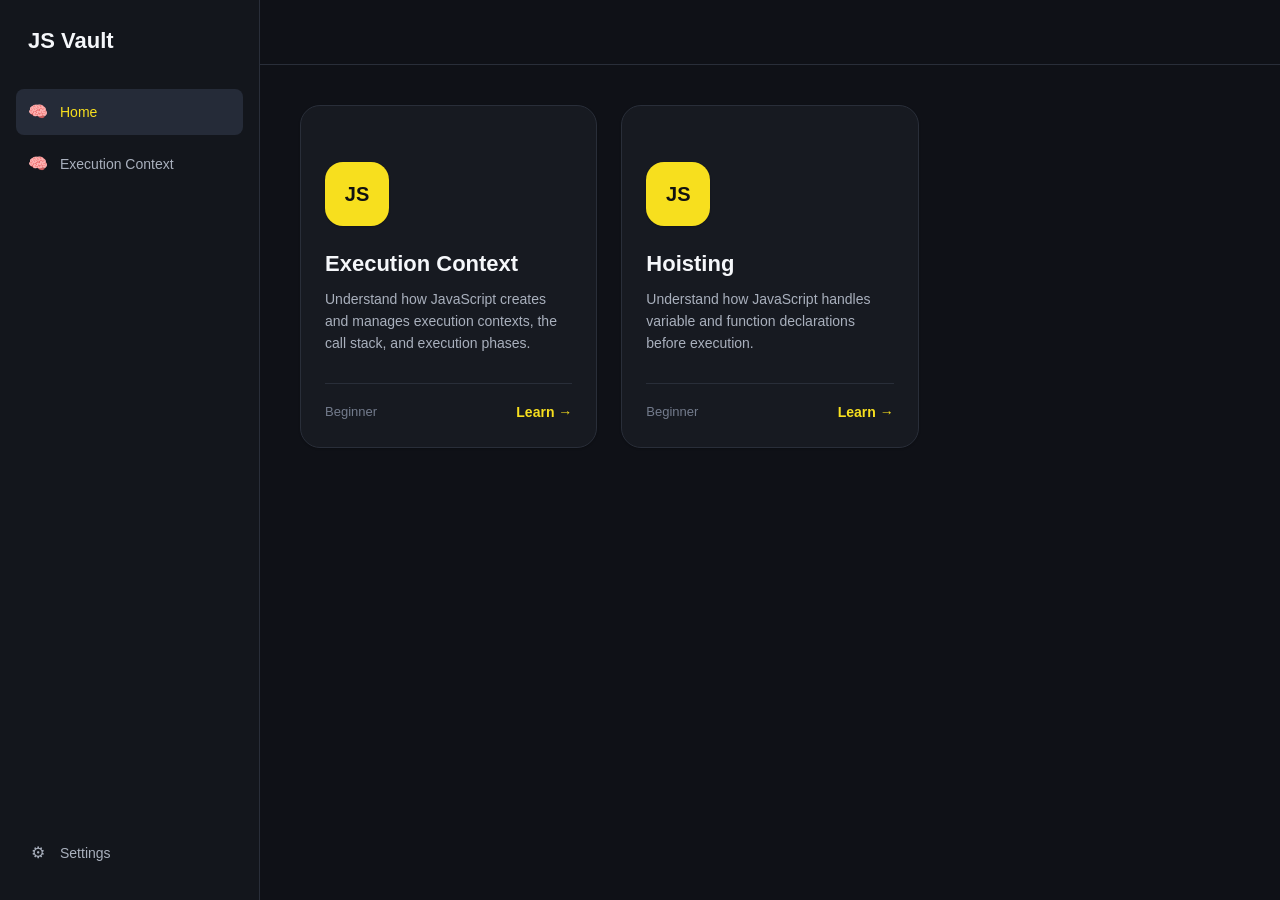
==== index.html @ 016863e2 "Initial commit" ====
<!doctype html>
<html lang="en">
  <head>
    <meta charset="utf-8" />
    <meta name="viewport" content="width=device-width, initial-scale=1" />

    <title>JS Vault</title>

    <link rel="stylesheet" href="/css/theme.css" />
    <link rel="stylesheet" href="/index.css" />
  </head>

  <body>
    <div id="app"></div>

    <script type="module" src="/index.js"></script>
  </body>
</html>
---- css/theme.css ----
/* ========================================
   JS Vault - Global Theme
======================================== */

/* ========================================
   Design Tokens
======================================== */

:root {
  /* Colors */
  --background-color: #0f1117;
  --surface-color: #171a21;
  --sidebar-background: #13161c;

  --text-primary: #f5f7fa;
  --text-secondary: #a9b0bd;
  --text-muted: #737b8c;

  --border-color: #292e39;

  --hover-background: #1e232d;
  --active-background: #252b38;

  --accent-color: #f7df1e;

  /* Typography */
  --font-family:
    Inter, -apple-system, BlinkMacSystemFont, 'Segoe UI', sans-serif;

  /* Spacing */
  --space-xs: 4px;
  --space-sm: 8px;
  --space-md: 16px;
  --space-lg: 24px;
  --space-xl: 32px;
  --space-2xl: 40px;

  /* Radius */
  --radius-sm: 6px;
  --radius-md: 8px;
  --radius-lg: 12px;

  /* Shadows */
  --shadow-sm: 0 1px 2px rgba(0, 0, 0, 0.2);

  --shadow-md: 0 4px 12px rgba(0, 0, 0, 0.25);

  /* Transitions */
  --transition-fast: 0.15s ease;
  --transition-normal: 0.2s ease;
}

/* ========================================
   Reset
======================================== */

*,
*::before,
*::after {
  box-sizing: border-box;
}

html {
  margin: 0;
  padding: 0;
  font-size: 16px;
}

body {
  margin: 0;
  padding: 0;

  min-width: 320px;
  min-height: 100vh;

  font-family: var(--font-family);
  font-size: 16px;
  line-height: 1.5;

  color: var(--text-primary);
  background: var(--background-color);

  -webkit-font-smoothing: antialiased;
  -moz-osx-font-smoothing: grayscale;
}

/* ========================================
   Typography
======================================== */

h1,
h2,
h3,
h4,
h5,
h6 {
  margin: 0;
  font-weight: 600;
}

p {
  margin: 0;
}

a {
  color: inherit;
}

button,
input,
textarea,
select {
  font: inherit;
}

/* ========================================
   Buttons
======================================== */

button {
  border: 0;
  cursor: pointer;
}

/* ========================================
   Scrollbar
======================================== */

* {
  scrollbar-width: thin;
  scrollbar-color: var(--border-color) transparent;
}

*::-webkit-scrollbar {
  width: 8px;
  height: 8px;
}

*::-webkit-scrollbar-track {
  background: transparent;
}

*::-webkit-scrollbar-thumb {
  background: var(--border-color);
  border-radius: 999px;
}

*::-webkit-scrollbar-thumb:hover {
  background: var(--text-muted);
}
---- index.css ----
@import url('components/sidebar/sidebar.css');
@import url('components/card/card.css');
@import url('/pages/home/home.css');

/* ========================================
   App Layout
======================================== */

#app {
  min-height: 100vh;
  display: flex;
}

/* ========================================
   Main Area
======================================== */

.main {
  flex: 1;
  min-width: 0;
  min-height: 100vh;
  display: flex;
  flex-direction: column;
}

/* ========================================
   Main Header
======================================== */

.main__header {
  padding: 32px 40px;
  border-bottom: 1px solid var(--border-color);
}

.main__eyebrow {
  margin: 0 0 6px;
  font-size: 14px;
  color: var(--text-muted);
}

.main__title {
  margin: 0;
  font-size: 28px;
  font-weight: 700;
  color: var(--text-primary);
}

/* ========================================
   Main Content
======================================== */

.main__content {
  flex: 1;
  padding: 40px;
}

.content__intro {
  margin-bottom: 32px;
}

.content__intro h3 {
  margin: 0 0 8px;
  font-size: 22px;
  color: var(--text-primary);
}

.content__intro p {
  margin: 0;
  color: var(--text-secondary);
}

/* ========================================
   Learning Cards
======================================== */

.content__grid {
  display: grid;
  grid-template-columns: repeat(auto-fill, minmax(260px, 1fr));
  gap: 20px;
}

.learning-card {
  padding: 24px;
  border: 1px solid var(--border-color);
  border-radius: 12px;
  background: var(--surface-color);
}

.learning-card h4 {
  margin: 0 0 10px;
  font-size: 18px;
  color: var(--text-primary);
}

.learning-card p {
  margin: 0 0 20px;
  line-height: 1.6;
  color: var(--text-secondary);
}

.learning-card a {
  color: var(--accent-color);
  font-weight: 600;
  text-decoration: none;
}

.learning-card a:hover {
  text-decoration: underline;
}

/* ========================================
   Responsive
======================================== */

@media (max-width: 768px) {
  .main__header {
    padding: 24px;
  }

  .main__content {
    padding: 24px;
  }

  .main__title {
    font-size: 24px;
  }
}
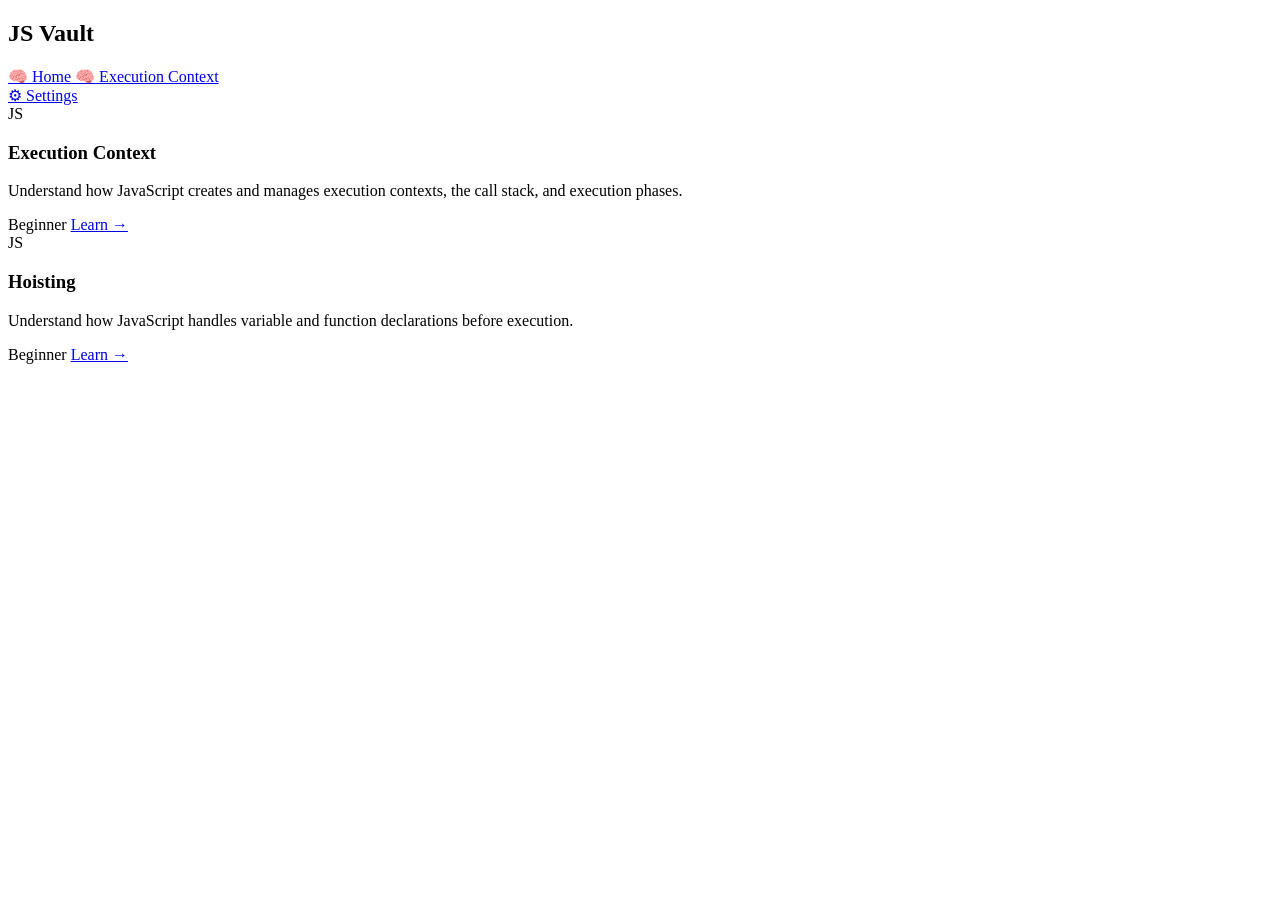
==== commit edb225b7: "base path fix" ====
--- a/index.html
+++ b/index.html
@@ -3,11 +3,11 @@
   <head>
     <meta charset="utf-8" />
     <meta name="viewport" content="width=device-width, initial-scale=1" />
-
+    <base href="/JSVault/" />
     <title>JS Vault</title>
 
-    <link rel="stylesheet" href="/css/theme.css" />
-    <link rel="stylesheet" href="/index.css" />
+    <link rel="stylesheet" href="./css/theme.css" />
+    <link rel="stylesheet" href="./index.css" />
   </head>
 
   <body>
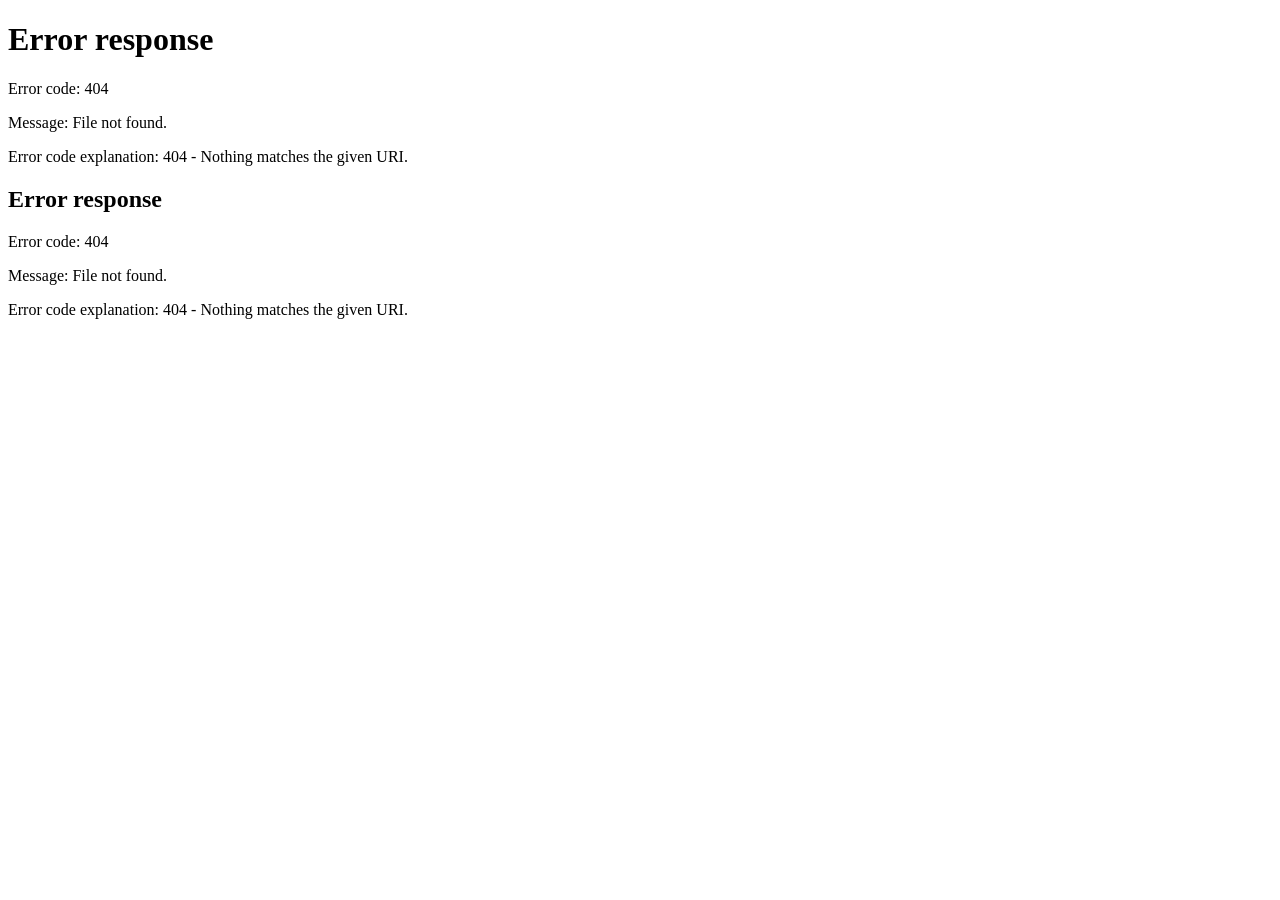
==== commit 5a2cb3ca: "base path fix" ====
--- a/index.html
+++ b/index.html
@@ -6,8 +6,8 @@
     <base href="/JSVault/" />
     <title>JS Vault</title>
 
-    <link rel="stylesheet" href="./css/theme.css" />
-    <link rel="stylesheet" href="./index.css" />
+    <link rel="stylesheet" href="css/theme.css" />
+    <link rel="stylesheet" href="index.css" />
   </head>
 
   <body>
--- a/index.css
+++ b/index.css
@@ -1,6 +1,6 @@
 @import url('components/sidebar/sidebar.css');
 @import url('components/card/card.css');
-@import url('/pages/home/home.css');
+@import url('pages/home/home.css');
 
 /* ========================================
    App Layout
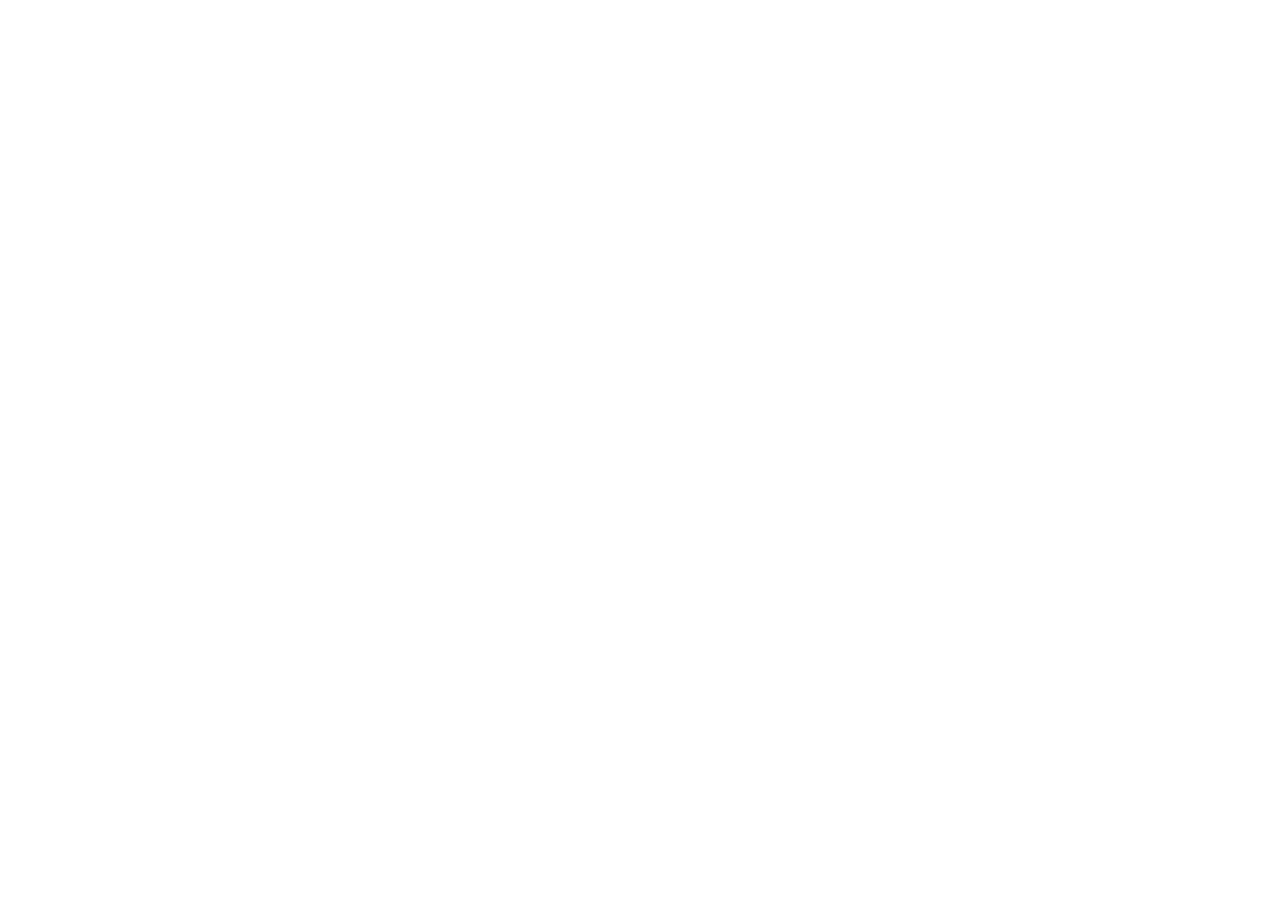
==== commit d6ffa115: "base path fix" ====
--- a/index.html
+++ b/index.html
@@ -13,6 +13,6 @@
   <body>
     <div id="app"></div>
 
-    <script type="module" src="/index.js"></script>
+    <script type="module" src="index.js"></script>
   </body>
 </html>
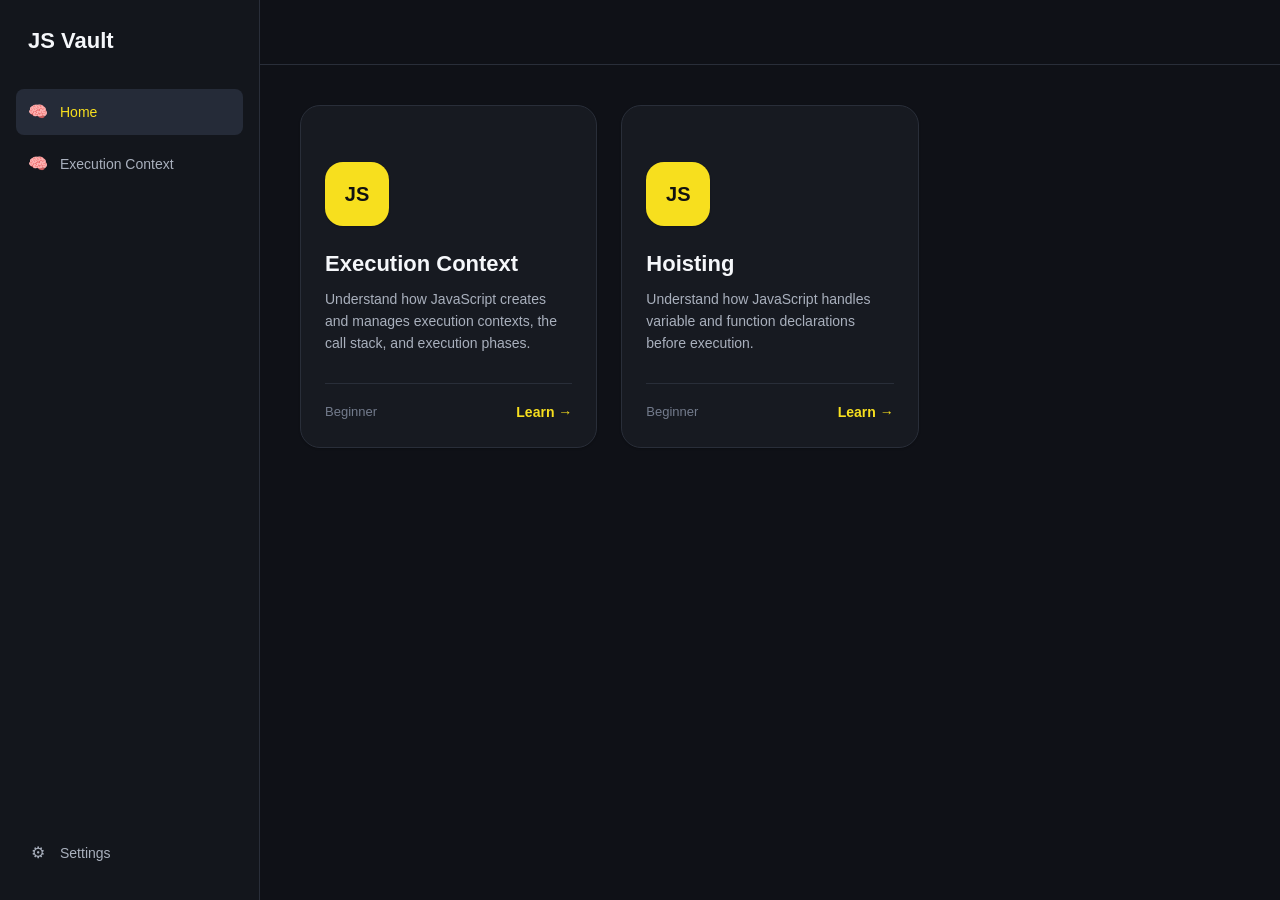
==== commit 0f5c4b8b: "code block and text to speech added" ====
--- a/index.html
+++ b/index.html
@@ -3,8 +3,10 @@
   <head>
     <meta charset="utf-8" />
     <meta name="viewport" content="width=device-width, initial-scale=1" />
-    <base href="/JSVault/" />
-    <title>JS Vault</title>
+
+    <base href="/" />
+
+    <!-- <title>JS Vault</title> -->
 
     <link rel="stylesheet" href="css/theme.css" />
     <link rel="stylesheet" href="index.css" />
@@ -12,7 +14,12 @@
 
   <body>
     <div id="app"></div>
+    <script>
+      const basePath =
+        window.location.hostname === 'y-aarti.github.io' ? '/JSVault/' : '/';
 
+      document.write(`<base href="${basePath}">`);
+    </script>
     <script type="module" src="index.js"></script>
   </body>
 </html>
--- a/index.css
+++ b/index.css
@@ -1,6 +1,7 @@
-@import url('components/sidebar/sidebar.css');
-@import url('components/card/card.css');
-@import url('pages/home/home.css');
+@import url("components/sidebar/sidebar.css");
+@import url("components/card/card.css");
+@import url("components/code-block/code-block.css");
+@import url("pages/home/home.css");
 
 /* ========================================
    App Layout
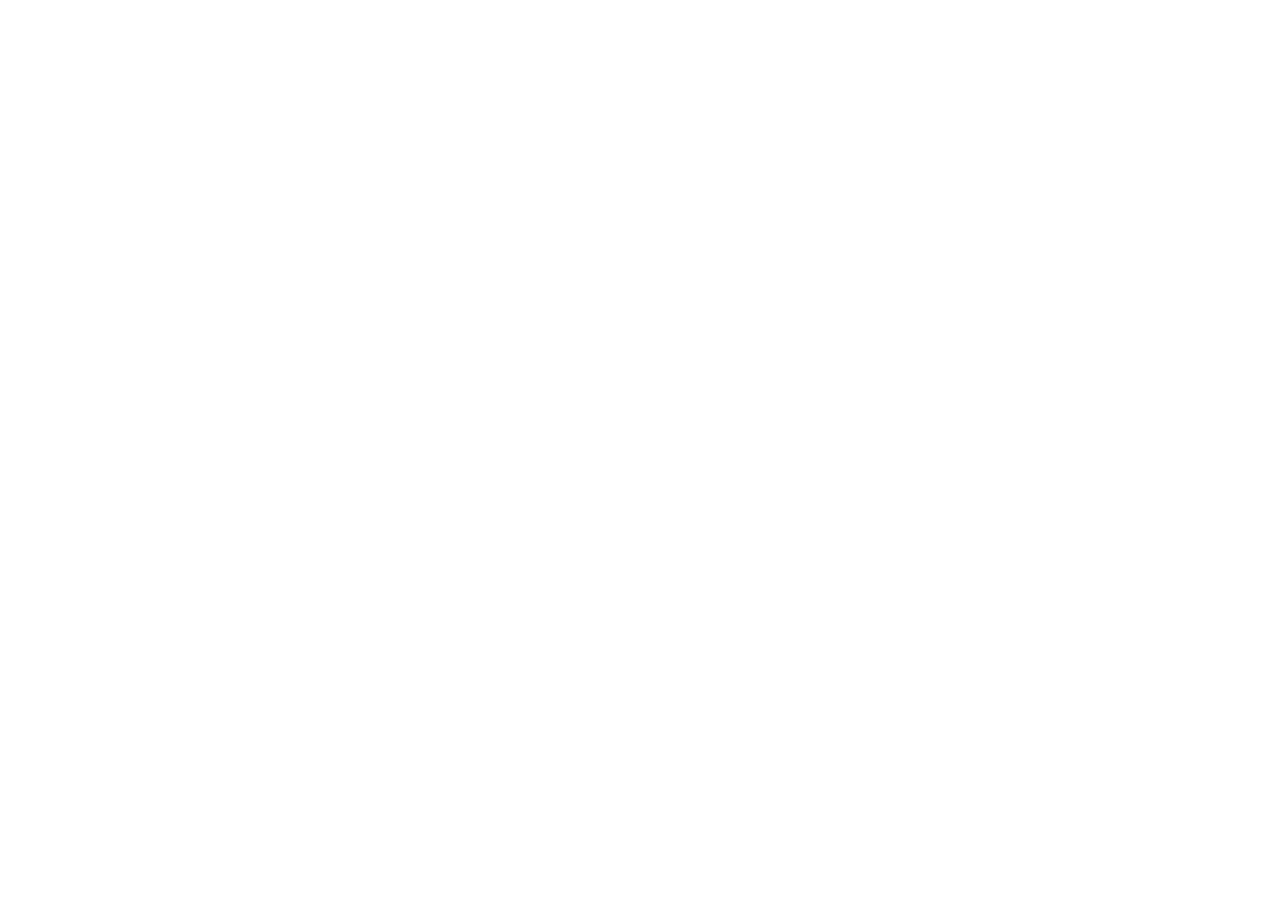
==== commit 81302cab: "base path fix" ====
--- a/index.html
+++ b/index.html
@@ -4,7 +4,7 @@
     <meta charset="utf-8" />
     <meta name="viewport" content="width=device-width, initial-scale=1" />
 
-    <base href="/" />
+    <base href="/JSVault/" />
 
     <!-- <title>JS Vault</title> -->
 
--- a/index.css
+++ b/index.css
@@ -1,7 +1,9 @@
 @import url("components/sidebar/sidebar.css");
 @import url("components/card/card.css");
 @import url("components/code-block/code-block.css");
+@import url("components/call-stack/call-stack.css");
 @import url("pages/home/home.css");
+@import url("pages/execution-context/execution-context.css");
 
 /* ========================================
    App Layout
